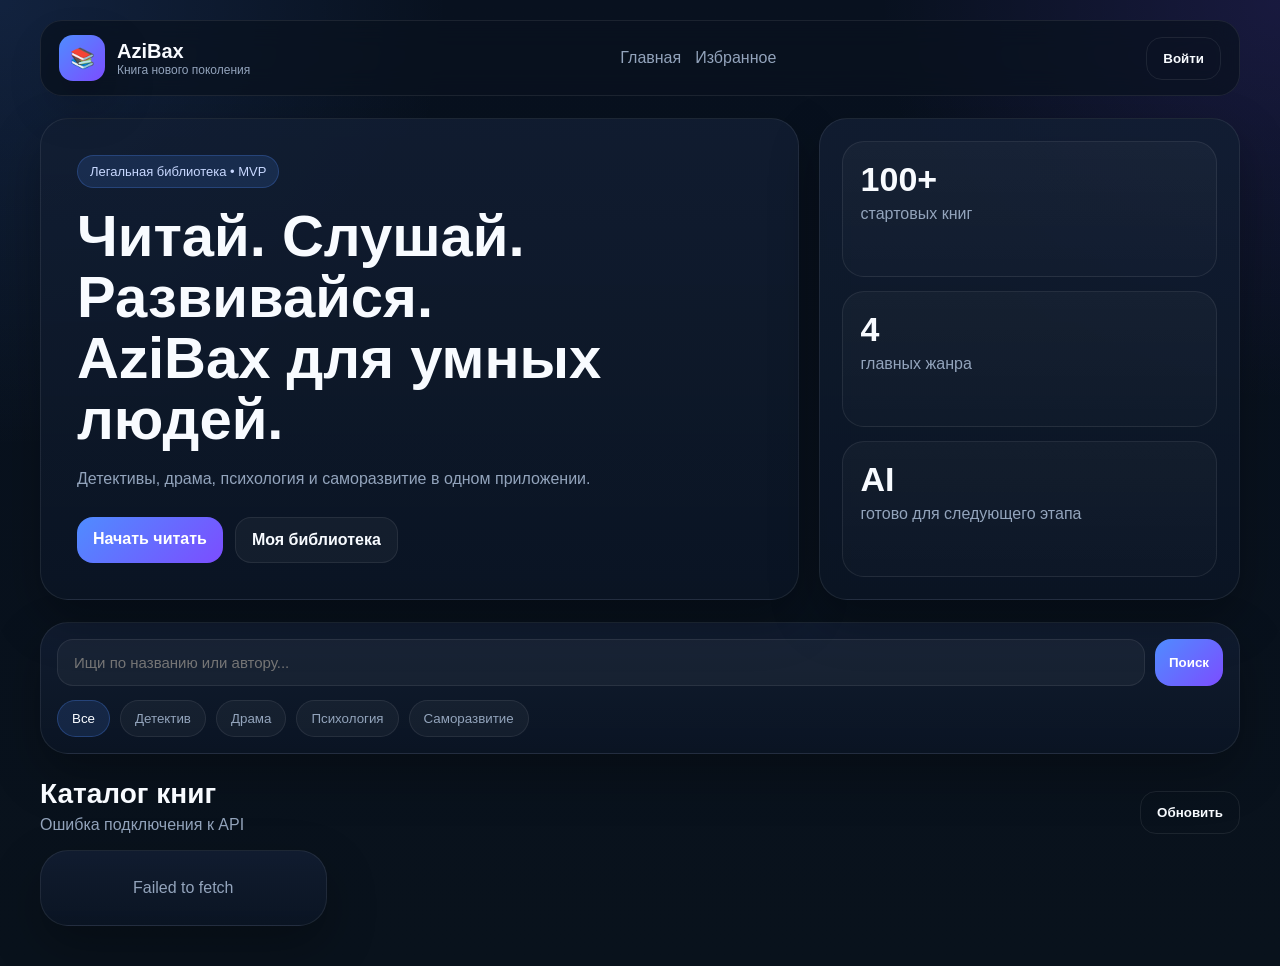
==== index.html @ ce256dc0 "Add files via upload" ====
<!DOCTYPE html>
<html lang="ru">
<head>
  <meta charset="UTF-8" />
  <meta name="viewport" content="width=device-width, initial-scale=1.0" />
  <title>AziBax Книга</title>
  <link rel="stylesheet" href="style.css" />
</head>
<body>
  <div class="page-shell">
    <header class="topbar">
      <a class="brand" href="index.html">
        <span class="brand-logo">📚</span>
        <div>
          <div class="brand-name">AziBax</div>
          <div class="brand-sub">Книга нового поколения</div>
        </div>
      </a>
      <nav class="nav-links">
        <a href="index.html">Главная</a>
        <a href="favorites.html">Избранное</a>
      </nav>
      <div class="topbar-actions">
        <button class="ghost-btn" id="openAuthBtn">Войти</button>
      </div>
    </header>

    <section class="hero">
      <div class="hero-copy">
        <div class="badge">Легальная библиотека • MVP</div>
        <h1>Читай. Слушай. Развивайся.<br/>AziBax для умных людей.</h1>
        <p>Детективы, драма, психология и саморазвитие в одном приложении.</p>
        <div class="hero-actions">
          <a class="primary-btn" href="#catalog">Начать читать</a>
          <a class="secondary-btn" href="favorites.html">Моя библиотека</a>
        </div>
      </div>
      <div class="hero-panel">
        <div class="stat-card"><div class="stat-number" id="heroBookCount">100+</div><div class="stat-label">стартовых книг</div></div>
        <div class="stat-card"><div class="stat-number">4</div><div class="stat-label">главных жанра</div></div>
        <div class="stat-card"><div class="stat-number">AI</div><div class="stat-label">готово для следующего этапа</div></div>
      </div>
    </section>

    <section class="controls" id="catalog">
      <div class="search-wrap">
        <input type="text" id="searchInput" placeholder="Ищи по названию или автору..." />
        <button class="primary-btn small" id="searchBtn">Поиск</button>
      </div>
      <div class="genre-pills">
        <button class="pill active" data-genre="">Все</button>
        <button class="pill" data-genre="detective">Детектив</button>
        <button class="pill" data-genre="drama">Драма</button>
        <button class="pill" data-genre="psychology">Психология</button>
        <button class="pill" data-genre="self_development">Саморазвитие</button>
      </div>
    </section>

    <section class="section-head">
      <div><h2>Каталог книг</h2><p id="catalogMeta">Загружаем книги...</p></div>
      <button class="ghost-btn" id="refreshBtn">Обновить</button>
    </section>

    <section class="book-grid" id="booksGrid"></section>
    <section class="empty-state hidden" id="emptyState"><div class="empty-card"><h3>Ничего не найдено</h3><p>Попробуй другой запрос или жанр.</p></div></section>
  </div>

  <div class="modal hidden" id="authModal">
    <div class="modal-card">
      <div class="modal-head"><h3>Вход в AziBax</h3><button class="icon-btn" id="closeAuthBtn">✕</button></div>
      <div class="tabs">
        <button class="tab active" data-tab="login">Вход</button>
        <button class="tab" data-tab="register">Регистрация</button>
      </div>
      <form id="loginForm" class="auth-form">
        <input type="email" id="loginEmail" placeholder="Email" required />
        <input type="password" id="loginPassword" placeholder="Пароль" required />
        <button class="primary-btn full">Войти</button>
      </form>
      <form id="registerForm" class="auth-form hidden">
        <input type="text" id="registerName" placeholder="Имя" />
        <input type="email" id="registerEmail" placeholder="Email" required />
        <input type="password" id="registerPassword" placeholder="Пароль" required />
        <button class="primary-btn full">Создать аккаунт</button>
      </form>
      <p class="auth-message" id="authMessage"></p>
    </div>
  </div>

  <script src="config.js"></script>
  <script src="shared.js"></script>
  <script src="app.js"></script>
</body>
</html>
---- style.css ----
:root{--bg:#08111f;--bg-soft:#0d1728;--card:#0f1c31;--card-2:#13233f;--line:rgba(255,255,255,.08);--text:#f8fbff;--muted:#93a4bc;--accent:#4f8cff;--accent-2:#7c4dff;--shadow:0 20px 50px rgba(0,0,0,.28)}
*{box-sizing:border-box}html{scroll-behavior:smooth}body{margin:0;font-family:Inter,Arial,sans-serif;background:radial-gradient(circle at top left, rgba(79,140,255,.14), transparent 28%),radial-gradient(circle at top right, rgba(124,77,255,.14), transparent 25%),linear-gradient(180deg, #08111f 0%, #09121c 100%);color:var(--text)}
a{color:inherit;text-decoration:none}.hidden{display:none!important}.page-shell{width:min(1200px, calc(100% - 32px));margin:0 auto;padding:20px 0 40px}.topbar{display:flex;align-items:center;justify-content:space-between;gap:16px;padding:14px 18px;border:1px solid var(--line);background:rgba(9,18,31,.7);backdrop-filter:blur(14px);border-radius:22px;position:sticky;top:12px;z-index:10}.brand{display:flex;align-items:center;gap:12px}.brand-logo{width:46px;height:46px;border-radius:14px;display:grid;place-items:center;background:linear-gradient(135deg, var(--accent), var(--accent-2));box-shadow:var(--shadow);font-size:20px}.brand-name{font-size:20px;font-weight:800}.brand-sub{font-size:12px;color:var(--muted)}.nav-links{display:flex;gap:14px;color:var(--muted)}.nav-links a:hover{color:var(--text)}.topbar-actions{display:flex;gap:10px}.hero{margin-top:22px;display:grid;grid-template-columns:1.35fr .75fr;gap:20px}.hero-copy,.hero-panel,.controls,.book-card,.modal-card,.book-detail-card,.empty-card,.loading-box{border:1px solid var(--line);background:linear-gradient(180deg, rgba(18,30,51,.85), rgba(11,21,36,.9));border-radius:28px;box-shadow:var(--shadow)}.hero-copy{padding:36px}.badge{display:inline-flex;padding:8px 12px;border-radius:999px;background:rgba(79,140,255,.14);color:#c8d8ff;border:1px solid rgba(79,140,255,.25);font-size:13px;margin-bottom:18px}.hero-copy h1{margin:0 0 14px;line-height:1.05;font-size:clamp(32px, 5vw, 58px)}.hero-copy p{color:var(--muted);max-width:760px;font-size:16px;line-height:1.6}.hero-actions{display:flex;gap:12px;margin-top:26px;flex-wrap:wrap}.hero-panel{padding:22px;display:grid;gap:14px}.stat-card{padding:18px;border-radius:22px;background:linear-gradient(180deg, rgba(255,255,255,.03), rgba(255,255,255,.015));border:1px solid var(--line)}.stat-number{font-size:34px;font-weight:800}.stat-label{color:var(--muted);margin-top:6px}.controls{margin-top:22px;padding:16px}.search-wrap{display:flex;gap:10px;flex-wrap:wrap}input{width:100%;padding:14px 16px;border-radius:16px;border:1px solid var(--line);background:rgba(255,255,255,.04);color:var(--text);outline:none;font-size:15px}.search-wrap input{flex:1 1 320px}.genre-pills{display:flex;gap:10px;flex-wrap:wrap;margin-top:14px}.pill,.ghost-btn,.primary-btn,.secondary-btn,.icon-btn{border:none;cursor:pointer;transition:.2s ease}.pill{padding:10px 14px;border-radius:999px;background:rgba(255,255,255,.04);color:var(--muted);border:1px solid var(--line)}.pill.active,.pill:hover{background:rgba(79,140,255,.14);color:var(--text);border-color:rgba(79,140,255,.28)}.primary-btn,.secondary-btn,.ghost-btn{padding:13px 16px;border-radius:16px;font-weight:700}.primary-btn{background:linear-gradient(135deg, var(--accent), var(--accent-2));color:white}.primary-btn.small{padding:12px 14px}.primary-btn.full{width:100%}.secondary-btn{background:rgba(255,255,255,.04);color:var(--text);border:1px solid var(--line)}.ghost-btn{background:transparent;color:var(--text);border:1px solid var(--line)}.icon-btn{width:38px;height:38px;border-radius:12px;background:rgba(255,255,255,.04);color:var(--text);border:1px solid var(--line)}.section-head{display:flex;justify-content:space-between;align-items:end;gap:16px;margin:24px 0 16px}.section-head h2{margin:0 0 6px;font-size:28px}.section-head p{margin:0;color:var(--muted)}.book-grid{display:grid;grid-template-columns:repeat(auto-fill, minmax(230px, 1fr));gap:18px}.book-card{padding:16px;min-height:280px;display:flex;flex-direction:column;gap:14px}.cover-placeholder{height:170px;border-radius:20px;display:flex;align-items:flex-end;justify-content:flex-start;padding:16px;background:linear-gradient(135deg, rgba(79,140,255,.34), rgba(124,77,255,.32)),linear-gradient(180deg, #162641, #0b1524);position:relative;overflow:hidden}.cover-genre{position:relative;z-index:1;font-size:12px;padding:7px 10px;border-radius:999px;background:rgba(255,255,255,.16);backdrop-filter:blur(8px)}.book-title{font-size:18px;font-weight:800;line-height:1.3}.book-author{color:var(--muted);font-size:14px}.book-footer{margin-top:auto;display:flex;justify-content:space-between;align-items:center;gap:10px}.genre-label{font-size:12px;color:#bfd2ff;background:rgba(79,140,255,.12);border:1px solid rgba(79,140,255,.2);padding:8px 10px;border-radius:999px}.link-btn{color:white;font-weight:700}.empty-card,.loading-box{padding:28px;text-align:center;color:var(--muted)}.modal{position:fixed;inset:0;background:rgba(2,6,12,.55);display:grid;place-items:center;padding:18px;z-index:20}.modal-card{width:min(480px, 100%);padding:20px}.modal-head{display:flex;justify-content:space-between;align-items:center;gap:12px;margin-bottom:14px}.tabs{display:flex;gap:8px;margin-bottom:14px}.tab{flex:1;padding:12px;border-radius:14px;border:1px solid var(--line);background:rgba(255,255,255,.04);color:var(--muted);cursor:pointer}.tab.active{background:rgba(79,140,255,.14);color:var(--text)}.auth-form{display:grid;gap:10px}.auth-message{min-height:20px;color:var(--muted);margin-top:12px}.book-page{margin-top:22px}.book-detail-card{display:grid;grid-template-columns:320px 1fr;gap:24px;padding:24px}.book-big-cover{min-height:430px;border-radius:28px;padding:18px;background:linear-gradient(135deg, rgba(79,140,255,.35), rgba(124,77,255,.32)),linear-gradient(180deg, #162641, #0b1524);display:flex;align-items:flex-end;box-shadow:var(--shadow)}.book-meta h1{margin:0 0 12px;font-size:clamp(30px, 4vw, 46px);line-height:1.08}.meta-line{color:var(--muted);margin-bottom:10px}.book-description{color:#dbe6f5;line-height:1.7;margin:22px 0}.action-row{display:flex;gap:12px;flex-wrap:wrap}.notice{margin-top:14px;color:var(--muted);font-size:14px}@media (max-width:960px){.hero,.book-detail-card{grid-template-columns:1fr}.nav-links{display:none}}@media (max-width:640px){.page-shell{width:min(100% - 20px, 1200px);padding-top:10px}.topbar{padding:12px;border-radius:18px}.hero-copy,.hero-panel,.controls,.book-card,.modal-card,.book-detail-card{border-radius:22px}.hero-copy{padding:24px}.section-head{align-items:flex-start;flex-direction:column}}
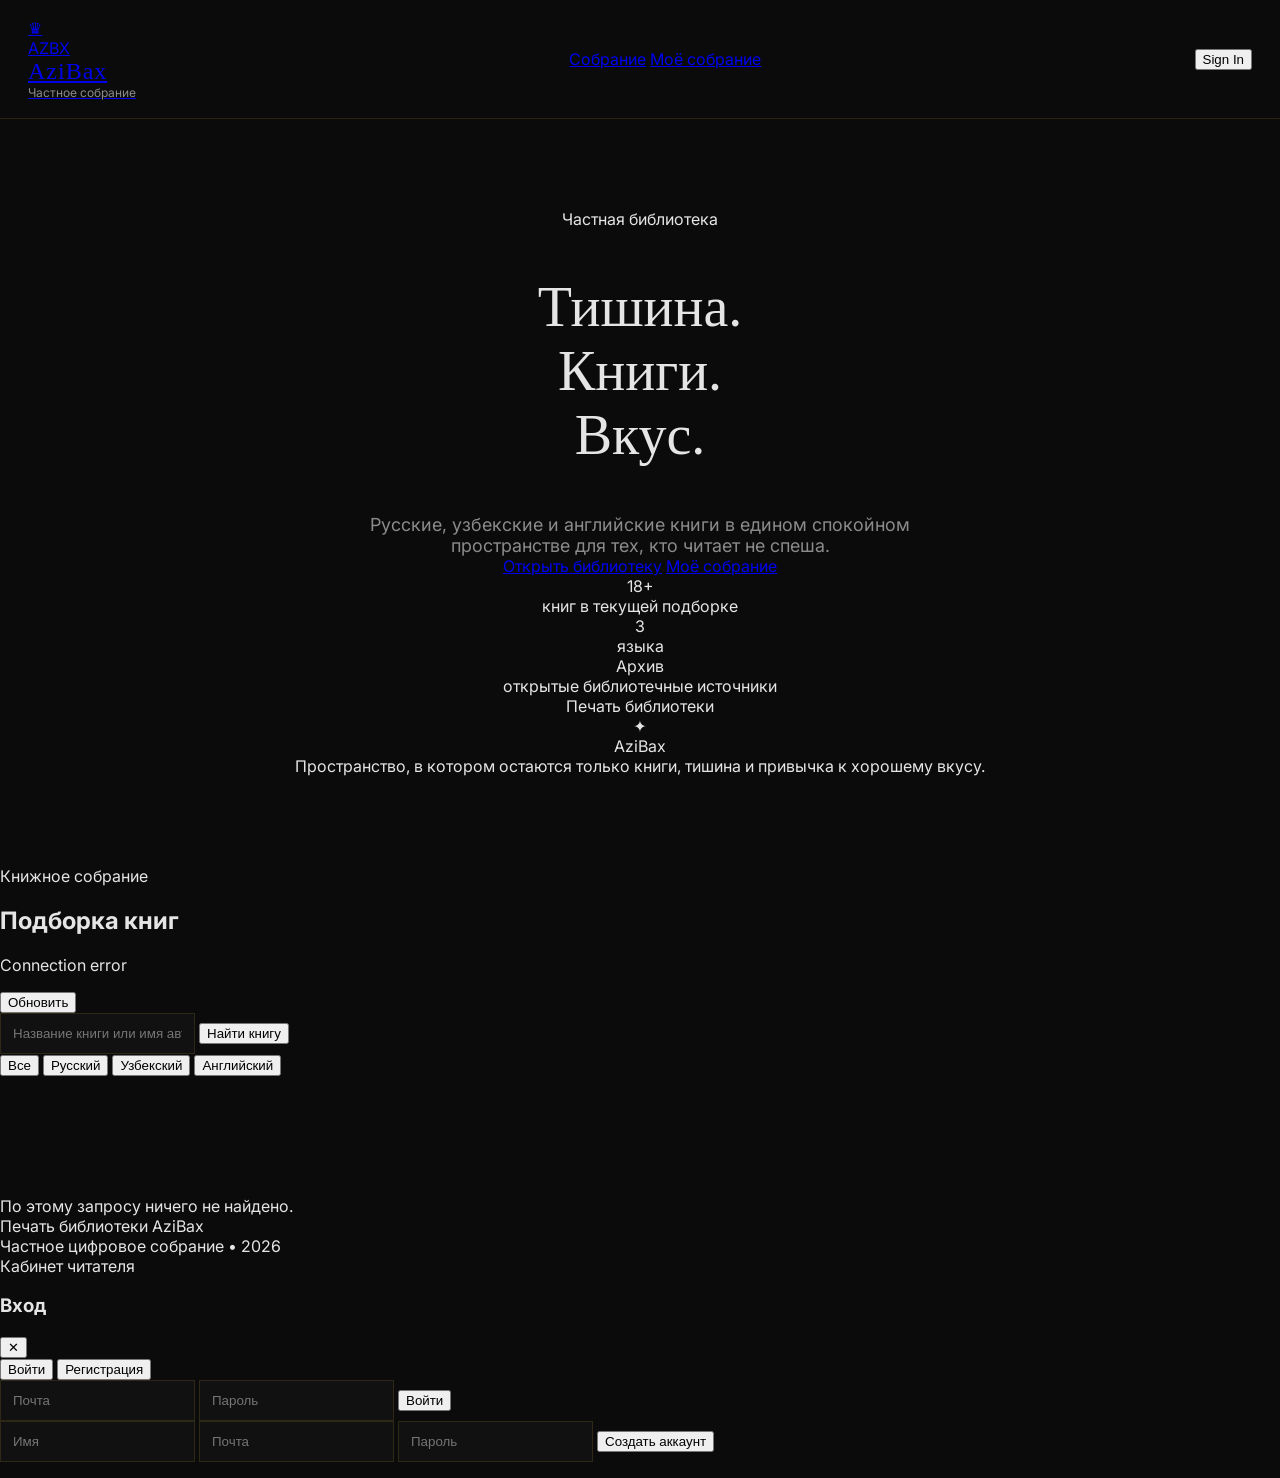
==== commit 0700207a: "Update index.html" ====
--- a/index.html
+++ b/index.html
@@ -3,92 +3,163 @@
 <head>
   <meta charset="UTF-8" />
   <meta name="viewport" content="width=device-width, initial-scale=1.0" />
-  <title>AziBax Книга</title>
-  <link rel="stylesheet" href="style.css" />
+  <title>AziBax — Частное собрание</title>
+  <link rel="preconnect" href="https://fonts.googleapis.com">
+  <link rel="preconnect" href="https://fonts.gstatic.com" crossorigin>
+  <link href="https://fonts.googleapis.com/css2?family=Cormorant+Garamond:wght@400;500;600;700&family=Inter:wght@400;500;600&display=swap" rel="stylesheet">
+  <link rel="stylesheet" href="style.css?v=8" />
 </head>
 <body>
+  <div class="grain"></div>
+
   <div class="page-shell">
     <header class="topbar">
       <a class="brand" href="index.html">
-        <span class="brand-logo">📚</span>
-        <div>
+        <div class="crest">
+          <div class="crest-crown">♛</div>
+          <div class="crest-mark">AZBX</div>
+        </div>
+        <div class="brand-copy">
           <div class="brand-name">AziBax</div>
-          <div class="brand-sub">Книга нового поколения</div>
+          <div class="brand-sub">Частное собрание</div>
         </div>
       </a>
+
       <nav class="nav-links">
-        <a href="index.html">Главная</a>
-        <a href="favorites.html">Избранное</a>
+        <a href="#catalog">Собрание</a>
+        <a href="favorites.html">Моё собрание</a>
       </nav>
-      <div class="topbar-actions">
-        <button class="ghost-btn" id="openAuthBtn">Войти</button>
-      </div>
+
+      <button class="ghost-button" id="openAuthBtn">Войти</button>
     </header>
 
     <section class="hero">
-      <div class="hero-copy">
-        <div class="badge">Легальная библиотека • MVP</div>
-        <h1>Читай. Слушай. Развивайся.<br/>AziBax для умных людей.</h1>
-        <p>Детективы, драма, психология и саморазвитие в одном приложении.</p>
+      <div class="hero-left">
+        <div class="section-kicker">Частная библиотека</div>
+
+        <h1>
+          Тишина.<br>
+          Книги.<br>
+          Вкус.
+        </h1>
+
+        <p>
+          Русские, узбекские и английские книги
+          в едином спокойном пространстве
+          для тех, кто читает не спеша.
+        </p>
+
         <div class="hero-actions">
-          <a class="primary-btn" href="#catalog">Начать читать</a>
-          <a class="secondary-btn" href="favorites.html">Моя библиотека</a>
+          <a class="primary-button" href="#catalog">Открыть библиотеку</a>
+          <a class="secondary-button" href="favorites.html">Моё собрание</a>
+        </div>
+
+        <div class="hero-line"></div>
+
+        <div class="hero-notes">
+          <div class="note">
+            <div class="note-number" id="heroCounter">18+</div>
+            <div class="note-label">книг в текущей подборке</div>
+          </div>
+          <div class="note">
+            <div class="note-number">3</div>
+            <div class="note-label">языка</div>
+          </div>
+          <div class="note">
+            <div class="note-number">Архив</div>
+            <div class="note-label">открытые библиотечные источники</div>
+          </div>
         </div>
       </div>
-      <div class="hero-panel">
-        <div class="stat-card"><div class="stat-number" id="heroBookCount">100+</div><div class="stat-label">стартовых книг</div></div>
-        <div class="stat-card"><div class="stat-number">4</div><div class="stat-label">главных жанра</div></div>
-        <div class="stat-card"><div class="stat-number">AI</div><div class="stat-label">готово для следующего этапа</div></div>
+
+      <div class="hero-right">
+        <div class="ornament-card">
+          <div class="ornament-top">Печать библиотеки</div>
+          <div class="ornament-emblem">✦</div>
+          <div class="ornament-title">AziBax</div>
+          <div class="ornament-text">
+            Пространство, в котором остаются
+            только книги, тишина
+            и привычка к хорошему вкусу.
+          </div>
+        </div>
       </div>
     </section>
 
-    <section class="controls" id="catalog">
-      <div class="search-wrap">
-        <input type="text" id="searchInput" placeholder="Ищи по названию или автору..." />
-        <button class="primary-btn small" id="searchBtn">Поиск</button>
+    <section class="catalog-toolbar" id="catalog">
+      <div class="toolbar-top">
+        <div>
+          <div class="section-kicker">Книжное собрание</div>
+          <h2>Подборка книг</h2>
+          <p id="catalogMeta">Загрузка каталога...</p>
+        </div>
+        <button class="ghost-button small" id="refreshBtn">Обновить</button>
       </div>
-      <div class="genre-pills">
-        <button class="pill active" data-genre="">Все</button>
-        <button class="pill" data-genre="detective">Детектив</button>
-        <button class="pill" data-genre="drama">Драма</button>
-        <button class="pill" data-genre="psychology">Психология</button>
-        <button class="pill" data-genre="self_development">Саморазвитие</button>
+
+      <div class="search-row">
+        <input type="text" id="searchInput" placeholder="Название книги или имя автора" />
+        <button class="primary-button small" id="searchBtn">Найти книгу</button>
+      </div>
+
+      <div class="language-row">
+        <button class="lang-pill active" data-language="">Все</button>
+        <button class="lang-pill" data-language="rus">Русский</button>
+        <button class="lang-pill" data-language="uzb">Узбекский</button>
+        <button class="lang-pill" data-language="eng">Английский</button>
       </div>
     </section>
 
-    <section class="section-head">
-      <div><h2>Каталог книг</h2><p id="catalogMeta">Загружаем книги...</p></div>
-      <button class="ghost-btn" id="refreshBtn">Обновить</button>
+    <section class="book-grid" id="booksGrid"></section>
+
+    <section class="hidden" id="emptyState">
+      <div class="state-card">
+        По этому запросу ничего не найдено.
+      </div>
     </section>
 
-    <section class="book-grid" id="booksGrid"></section>
-    <section class="empty-state hidden" id="emptyState"><div class="empty-card"><h3>Ничего не найдено</h3><p>Попробуй другой запрос или жанр.</p></div></section>
+    <footer class="site-footer">
+      <div class="footer-line"></div>
+      <div class="footer-copy">
+        <div>Печать библиотеки AziBax</div>
+        <div>Частное цифровое собрание • 2026</div>
+      </div>
+    </footer>
   </div>
 
   <div class="modal hidden" id="authModal">
     <div class="modal-card">
-      <div class="modal-head"><h3>Вход в AziBax</h3><button class="icon-btn" id="closeAuthBtn">✕</button></div>
-      <div class="tabs">
-        <button class="tab active" data-tab="login">Вход</button>
+      <div class="modal-head">
+        <div>
+          <div class="section-kicker">Кабинет читателя</div>
+          <h3>Вход</h3>
+        </div>
+        <button class="icon-button" id="closeAuthBtn">✕</button>
+      </div>
+
+      <div class="tab-row">
+        <button class="tab active" data-tab="login">Войти</button>
         <button class="tab" data-tab="register">Регистрация</button>
       </div>
+
       <form id="loginForm" class="auth-form">
-        <input type="email" id="loginEmail" placeholder="Email" required />
+        <input type="email" id="loginEmail" placeholder="Почта" required />
         <input type="password" id="loginPassword" placeholder="Пароль" required />
-        <button class="primary-btn full">Войти</button>
+        <button class="primary-button full">Войти</button>
       </form>
+
       <form id="registerForm" class="auth-form hidden">
         <input type="text" id="registerName" placeholder="Имя" />
-        <input type="email" id="registerEmail" placeholder="Email" required />
+        <input type="email" id="registerEmail" placeholder="Почта" required />
         <input type="password" id="registerPassword" placeholder="Пароль" required />
-        <button class="primary-btn full">Создать аккаунт</button>
+        <button class="primary-button full">Создать аккаунт</button>
       </form>
+
       <p class="auth-message" id="authMessage"></p>
     </div>
   </div>
 
-  <script src="config.js"></script>
-  <script src="shared.js"></script>
-  <script src="app.js"></script>
+  <script src="config.js?v=8"></script>
+  <script src="shared.js?v=8"></script>
+  <script src="app.js?v=8"></script>
 </body>
 </html>
--- a/style.css
+++ b/style.css
@@ -1,3 +1,134 @@
-:root{--bg:#08111f;--bg-soft:#0d1728;--card:#0f1c31;--card-2:#13233f;--line:rgba(255,255,255,.08);--text:#f8fbff;--muted:#93a4bc;--accent:#4f8cff;--accent-2:#7c4dff;--shadow:0 20px 50px rgba(0,0,0,.28)}
-*{box-sizing:border-box}html{scroll-behavior:smooth}body{margin:0;font-family:Inter,Arial,sans-serif;background:radial-gradient(circle at top left, rgba(79,140,255,.14), transparent 28%),radial-gradient(circle at top right, rgba(124,77,255,.14), transparent 25%),linear-gradient(180deg, #08111f 0%, #09121c 100%);color:var(--text)}
-a{color:inherit;text-decoration:none}.hidden{display:none!important}.page-shell{width:min(1200px, calc(100% - 32px));margin:0 auto;padding:20px 0 40px}.topbar{display:flex;align-items:center;justify-content:space-between;gap:16px;padding:14px 18px;border:1px solid var(--line);background:rgba(9,18,31,.7);backdrop-filter:blur(14px);border-radius:22px;position:sticky;top:12px;z-index:10}.brand{display:flex;align-items:center;gap:12px}.brand-logo{width:46px;height:46px;border-radius:14px;display:grid;place-items:center;background:linear-gradient(135deg, var(--accent), var(--accent-2));box-shadow:var(--shadow);font-size:20px}.brand-name{font-size:20px;font-weight:800}.brand-sub{font-size:12px;color:var(--muted)}.nav-links{display:flex;gap:14px;color:var(--muted)}.nav-links a:hover{color:var(--text)}.topbar-actions{display:flex;gap:10px}.hero{margin-top:22px;display:grid;grid-template-columns:1.35fr .75fr;gap:20px}.hero-copy,.hero-panel,.controls,.book-card,.modal-card,.book-detail-card,.empty-card,.loading-box{border:1px solid var(--line);background:linear-gradient(180deg, rgba(18,30,51,.85), rgba(11,21,36,.9));border-radius:28px;box-shadow:var(--shadow)}.hero-copy{padding:36px}.badge{display:inline-flex;padding:8px 12px;border-radius:999px;background:rgba(79,140,255,.14);color:#c8d8ff;border:1px solid rgba(79,140,255,.25);font-size:13px;margin-bottom:18px}.hero-copy h1{margin:0 0 14px;line-height:1.05;font-size:clamp(32px, 5vw, 58px)}.hero-copy p{color:var(--muted);max-width:760px;font-size:16px;line-height:1.6}.hero-actions{display:flex;gap:12px;margin-top:26px;flex-wrap:wrap}.hero-panel{padding:22px;display:grid;gap:14px}.stat-card{padding:18px;border-radius:22px;background:linear-gradient(180deg, rgba(255,255,255,.03), rgba(255,255,255,.015));border:1px solid var(--line)}.stat-number{font-size:34px;font-weight:800}.stat-label{color:var(--muted);margin-top:6px}.controls{margin-top:22px;padding:16px}.search-wrap{display:flex;gap:10px;flex-wrap:wrap}input{width:100%;padding:14px 16px;border-radius:16px;border:1px solid var(--line);background:rgba(255,255,255,.04);color:var(--text);outline:none;font-size:15px}.search-wrap input{flex:1 1 320px}.genre-pills{display:flex;gap:10px;flex-wrap:wrap;margin-top:14px}.pill,.ghost-btn,.primary-btn,.secondary-btn,.icon-btn{border:none;cursor:pointer;transition:.2s ease}.pill{padding:10px 14px;border-radius:999px;background:rgba(255,255,255,.04);color:var(--muted);border:1px solid var(--line)}.pill.active,.pill:hover{background:rgba(79,140,255,.14);color:var(--text);border-color:rgba(79,140,255,.28)}.primary-btn,.secondary-btn,.ghost-btn{padding:13px 16px;border-radius:16px;font-weight:700}.primary-btn{background:linear-gradient(135deg, var(--accent), var(--accent-2));color:white}.primary-btn.small{padding:12px 14px}.primary-btn.full{width:100%}.secondary-btn{background:rgba(255,255,255,.04);color:var(--text);border:1px solid var(--line)}.ghost-btn{background:transparent;color:var(--text);border:1px solid var(--line)}.icon-btn{width:38px;height:38px;border-radius:12px;background:rgba(255,255,255,.04);color:var(--text);border:1px solid var(--line)}.section-head{display:flex;justify-content:space-between;align-items:end;gap:16px;margin:24px 0 16px}.section-head h2{margin:0 0 6px;font-size:28px}.section-head p{margin:0;color:var(--muted)}.book-grid{display:grid;grid-template-columns:repeat(auto-fill, minmax(230px, 1fr));gap:18px}.book-card{padding:16px;min-height:280px;display:flex;flex-direction:column;gap:14px}.cover-placeholder{height:170px;border-radius:20px;display:flex;align-items:flex-end;justify-content:flex-start;padding:16px;background:linear-gradient(135deg, rgba(79,140,255,.34), rgba(124,77,255,.32)),linear-gradient(180deg, #162641, #0b1524);position:relative;overflow:hidden}.cover-genre{position:relative;z-index:1;font-size:12px;padding:7px 10px;border-radius:999px;background:rgba(255,255,255,.16);backdrop-filter:blur(8px)}.book-title{font-size:18px;font-weight:800;line-height:1.3}.book-author{color:var(--muted);font-size:14px}.book-footer{margin-top:auto;display:flex;justify-content:space-between;align-items:center;gap:10px}.genre-label{font-size:12px;color:#bfd2ff;background:rgba(79,140,255,.12);border:1px solid rgba(79,140,255,.2);padding:8px 10px;border-radius:999px}.link-btn{color:white;font-weight:700}.empty-card,.loading-box{padding:28px;text-align:center;color:var(--muted)}.modal{position:fixed;inset:0;background:rgba(2,6,12,.55);display:grid;place-items:center;padding:18px;z-index:20}.modal-card{width:min(480px, 100%);padding:20px}.modal-head{display:flex;justify-content:space-between;align-items:center;gap:12px;margin-bottom:14px}.tabs{display:flex;gap:8px;margin-bottom:14px}.tab{flex:1;padding:12px;border-radius:14px;border:1px solid var(--line);background:rgba(255,255,255,.04);color:var(--muted);cursor:pointer}.tab.active{background:rgba(79,140,255,.14);color:var(--text)}.auth-form{display:grid;gap:10px}.auth-message{min-height:20px;color:var(--muted);margin-top:12px}.book-page{margin-top:22px}.book-detail-card{display:grid;grid-template-columns:320px 1fr;gap:24px;padding:24px}.book-big-cover{min-height:430px;border-radius:28px;padding:18px;background:linear-gradient(135deg, rgba(79,140,255,.35), rgba(124,77,255,.32)),linear-gradient(180deg, #162641, #0b1524);display:flex;align-items:flex-end;box-shadow:var(--shadow)}.book-meta h1{margin:0 0 12px;font-size:clamp(30px, 4vw, 46px);line-height:1.08}.meta-line{color:var(--muted);margin-bottom:10px}.book-description{color:#dbe6f5;line-height:1.7;margin:22px 0}.action-row{display:flex;gap:12px;flex-wrap:wrap}.notice{margin-top:14px;color:var(--muted);font-size:14px}@media (max-width:960px){.hero,.book-detail-card{grid-template-columns:1fr}.nav-links{display:none}}@media (max-width:640px){.page-shell{width:min(100% - 20px, 1200px);padding-top:10px}.topbar{padding:12px;border-radius:18px}.hero-copy,.hero-panel,.controls,.book-card,.modal-card,.book-detail-card{border-radius:22px}.hero-copy{padding:24px}.section-head{align-items:flex-start;flex-direction:column}}
+:root{
+  --bg:#0b0b0b;
+  --panel:#111111;
+  --gold:#d4af37;
+  --text:#e5e5e5;
+  --muted:#8b8b8b;
+  --line:rgba(212,175,55,0.15);
+}
+
+*{
+  box-sizing:border-box;
+}
+
+body{
+  margin:0;
+  font-family: "Inter", system-ui;
+  background:var(--bg);
+  color:var(--text);
+}
+
+/* HEADER */
+
+.topbar{
+  display:flex;
+  justify-content:space-between;
+  align-items:center;
+  padding:18px 28px;
+  border-bottom:1px solid var(--line);
+}
+
+.brand-name{
+  font-family:"Playfair Display", serif;
+  font-size:24px;
+  letter-spacing:1px;
+}
+
+.brand-sub{
+  font-size:12px;
+  color:var(--muted);
+}
+
+/* HERO */
+
+.hero{
+  text-align:center;
+  padding:90px 20px;
+}
+
+.hero h1{
+  font-family:"Playfair Display", serif;
+  font-size:56px;
+  font-weight:500;
+}
+
+.hero p{
+  color:var(--muted);
+  max-width:620px;
+  margin:auto;
+  margin-top:16px;
+  font-size:18px;
+}
+
+/* BUTTONS */
+
+.primary-btn{
+  background:transparent;
+  border:1px solid var(--gold);
+  color:var(--gold);
+  padding:12px 22px;
+  margin-top:30px;
+  font-size:14px;
+  letter-spacing:1px;
+}
+
+.primary-btn:hover{
+  background:var(--gold);
+  color:black;
+}
+
+/* BOOK GRID */
+
+.book-grid{
+  display:grid;
+  grid-template-columns:repeat(auto-fill,minmax(220px,1fr));
+  gap:40px;
+  padding:60px 40px;
+}
+
+.book-card{
+  text-align:center;
+}
+
+.book-card img{
+  width:100%;
+  height:300px;
+  object-fit:cover;
+}
+
+.book-title{
+  font-family:"Playfair Display", serif;
+  font-size:18px;
+  margin-top:14px;
+}
+
+.book-author{
+  font-size:13px;
+  color:var(--muted);
+}
+
+/* GOLD LINE */
+
+.section-head{
+  padding:0 40px;
+  margin-top:40px;
+  border-top:1px solid var(--line);
+}
+
+/* SEARCH */
+
+input{
+  background:#111;
+  border:1px solid var(--line);
+  color:white;
+  padding:12px;
+}
+
+/* GOLD DECORATION */
+
+.gold-divider{
+  width:80px;
+  height:1px;
+  background:var(--gold);
+  margin:30px auto;
+}
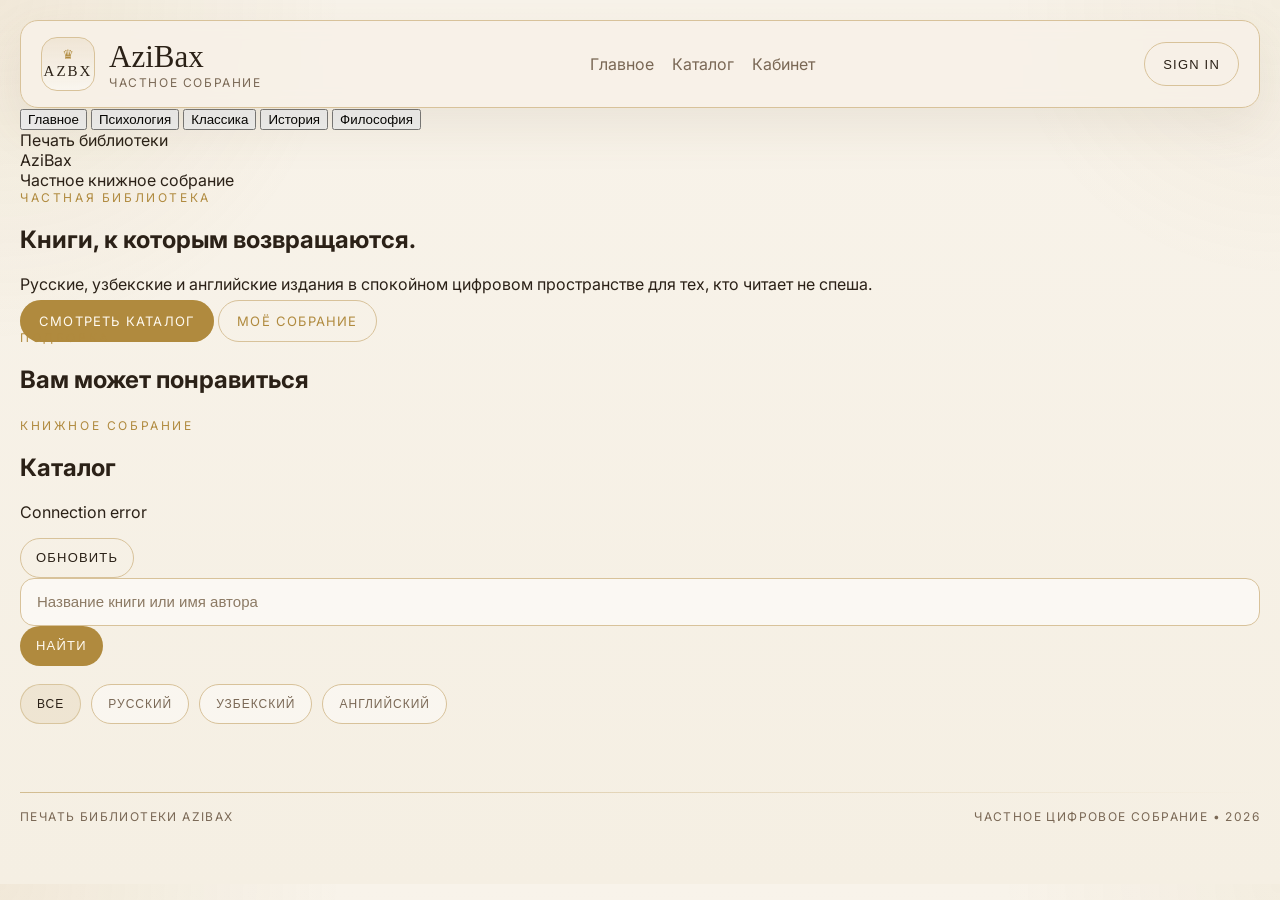
==== commit 82f6b4dd: "Update index.html" ====
--- a/index.html
+++ b/index.html
@@ -4,21 +4,23 @@
   <meta charset="UTF-8" />
   <meta name="viewport" content="width=device-width, initial-scale=1.0" />
   <title>AziBax — Частное собрание</title>
+
   <link rel="preconnect" href="https://fonts.googleapis.com">
   <link rel="preconnect" href="https://fonts.gstatic.com" crossorigin>
   <link href="https://fonts.googleapis.com/css2?family=Cormorant+Garamond:wght@400;500;600;700&family=Inter:wght@400;500;600&display=swap" rel="stylesheet">
-  <link rel="stylesheet" href="style.css?v=8" />
+
+  <link rel="stylesheet" href="style.css?v=30" />
 </head>
 <body>
-  <div class="grain"></div>
+  <div class="page-shell">
 
-  <div class="page-shell">
     <header class="topbar">
       <a class="brand" href="index.html">
         <div class="crest">
           <div class="crest-crown">♛</div>
           <div class="crest-mark">AZBX</div>
         </div>
+
         <div class="brand-copy">
           <div class="brand-name">AziBax</div>
           <div class="brand-sub">Частное собрание</div>
@@ -26,79 +28,75 @@
       </a>
 
       <nav class="nav-links">
-        <a href="#catalog">Собрание</a>
-        <a href="favorites.html">Моё собрание</a>
+        <a href="#featured">Главное</a>
+        <a href="#catalog">Каталог</a>
+        <a href="favorites.html">Кабинет</a>
       </nav>
 
       <button class="ghost-button" id="openAuthBtn">Войти</button>
     </header>
 
-    <section class="hero">
-      <div class="hero-left">
-        <div class="section-kicker">Частная библиотека</div>
+    <section class="club-nav">
+      <button class="club-pill active">Главное</button>
+      <button class="club-pill">Психология</button>
+      <button class="club-pill">Классика</button>
+      <button class="club-pill">История</button>
+      <button class="club-pill">Философия</button>
+    </section>
 
-        <h1>
-          Тишина.<br>
-          Книги.<br>
-          Вкус.
-        </h1>
-
-        <p>
-          Русские, узбекские и английские книги
-          в едином спокойном пространстве
-          для тех, кто читает не спеша.
-        </p>
-
-        <div class="hero-actions">
-          <a class="primary-button" href="#catalog">Открыть библиотеку</a>
-          <a class="secondary-button" href="favorites.html">Моё собрание</a>
+    <section class="featured-section" id="featured">
+      <div class="featured-book">
+        <div class="featured-cover">
+          <div class="featured-cover-inner">
+            <div class="featured-cover-top">Печать библиотеки</div>
+            <div class="featured-cover-title">AziBax</div>
+            <div class="featured-cover-line"></div>
+            <div class="featured-cover-text">Частное книжное собрание</div>
+          </div>
         </div>
 
-        <div class="hero-line"></div>
+        <div class="featured-info">
+          <div class="section-kicker">Частная библиотека</div>
+          <h1>Книги, к которым возвращаются.</h1>
+          <p>
+            Русские, узбекские и английские издания
+            в спокойном цифровом пространстве
+            для тех, кто читает не спеша.
+          </p>
 
-        <div class="hero-notes">
-          <div class="note">
-            <div class="note-number" id="heroCounter">18+</div>
-            <div class="note-label">книг в текущей подборке</div>
-          </div>
-          <div class="note">
-            <div class="note-number">3</div>
-            <div class="note-label">языка</div>
-          </div>
-          <div class="note">
-            <div class="note-number">Архив</div>
-            <div class="note-label">открытые библиотечные источники</div>
-          </div>
-        </div>
-      </div>
-
-      <div class="hero-right">
-        <div class="ornament-card">
-          <div class="ornament-top">Печать библиотеки</div>
-          <div class="ornament-emblem">✦</div>
-          <div class="ornament-title">AziBax</div>
-          <div class="ornament-text">
-            Пространство, в котором остаются
-            только книги, тишина
-            и привычка к хорошему вкусу.
+          <div class="featured-actions">
+            <a class="primary-button" href="#catalog">Смотреть каталог</a>
+            <a class="secondary-button" href="favorites.html">Моё собрание</a>
           </div>
         </div>
       </div>
     </section>
 
-    <section class="catalog-toolbar" id="catalog">
-      <div class="toolbar-top">
+    <section class="section-block">
+      <div class="section-head-row">
+        <div>
+          <div class="section-kicker">Подборка</div>
+          <h2>Вам может понравиться</h2>
+        </div>
+      </div>
+
+      <div class="book-grid compact" id="recommendedGrid"></div>
+    </section>
+
+    <section class="catalog-panel" id="catalog">
+      <div class="catalog-head">
         <div>
           <div class="section-kicker">Книжное собрание</div>
-          <h2>Подборка книг</h2>
+          <h2>Каталог</h2>
           <p id="catalogMeta">Загрузка каталога...</p>
         </div>
+
         <button class="ghost-button small" id="refreshBtn">Обновить</button>
       </div>
 
-      <div class="search-row">
+      <div class="catalog-search-row">
         <input type="text" id="searchInput" placeholder="Название книги или имя автора" />
-        <button class="primary-button small" id="searchBtn">Найти книгу</button>
+        <button class="primary-button small" id="searchBtn">Найти</button>
       </div>
 
       <div class="language-row">
@@ -130,7 +128,7 @@
     <div class="modal-card">
       <div class="modal-head">
         <div>
-          <div class="section-kicker">Кабинет читателя</div>
+          <div class="section-kicker">Личный кабинет</div>
           <h3>Вход</h3>
         </div>
         <button class="icon-button" id="closeAuthBtn">✕</button>
@@ -158,8 +156,26 @@
     </div>
   </div>
 
-  <script src="config.js?v=8"></script>
-  <script src="shared.js?v=8"></script>
-  <script src="app.js?v=8"></script>
+  <script src="config.js?v=30"></script>
+  <script src="shared.js?v=30"></script>
+  <script src="app.js?v=30"></script>
+
+  <script>
+    function fillRecommendedFromMainGrid() {
+      const target = document.getElementById("recommendedGrid");
+      const main = document.getElementById("booksGrid");
+      if (!target || !main) return;
+
+      const observer = new MutationObserver(() => {
+        const cards = Array.from(main.children).slice(0, 4);
+        target.innerHTML = "";
+        cards.forEach(card => target.appendChild(card.cloneNode(true)));
+      });
+
+      observer.observe(main, { childList: true, subtree: false });
+    }
+
+    fillRecommendedFromMainGrid();
+  </script>
 </body>
 </html>
--- a/style.css
+++ b/style.css
@@ -1,134 +1,624 @@
 :root{
-  --bg:#0b0b0b;
-  --panel:#111111;
-  --gold:#d4af37;
-  --text:#e5e5e5;
-  --muted:#8b8b8b;
-  --line:rgba(212,175,55,0.15);
-}
-
-*{
-  box-sizing:border-box;
-}
+  --bg:#f5efe3;
+  --panel:#efe4d2;
+  --panel-2:#f8f1e7;
+  --gold:#b08a3e;
+  --gold-soft:rgba(176,138,62,.10);
+  --line:#d8c29a;
+  --text:#2b2117;
+  --muted:#7a6855;
+  --shadow:0 18px 50px rgba(120,95,55,.10);
+}
+
+*{box-sizing:border-box}
+html{scroll-behavior:smooth}
 
 body{
   margin:0;
-  font-family: "Inter", system-ui;
-  background:var(--bg);
-  color:var(--text);
-}
-
-/* HEADER */
+  color:var(--text);
+  background:
+    radial-gradient(circle at top left, rgba(176,138,62,.10), transparent 22%),
+    radial-gradient(circle at top right, rgba(176,138,62,.06), transparent 18%),
+    linear-gradient(180deg, #f8f3ea 0%, #f5efe3 100%);
+  font-family:"Inter", system-ui, sans-serif;
+}
+
+a{color:inherit;text-decoration:none}
+.hidden{display:none!important}
+
+.grain{
+  position:fixed;
+  inset:0;
+  pointer-events:none;
+  opacity:.04;
+  background-image:
+    radial-gradient(circle at 20% 20%, #7a6855 0 1px, transparent 1px),
+    radial-gradient(circle at 80% 40%, #7a6855 0 1px, transparent 1px),
+    radial-gradient(circle at 60% 80%, #7a6855 0 1px, transparent 1px);
+  background-size:170px 170px;
+}
+
+.page-shell{
+  width:min(1240px, calc(100% - 36px));
+  margin:0 auto;
+  padding:20px 0 48px;
+  position:relative;
+  z-index:1;
+}
 
 .topbar{
   display:flex;
+  align-items:center;
   justify-content:space-between;
+  gap:18px;
+  padding:16px 20px;
+  border:1px solid var(--line);
+  background:rgba(248,241,231,.88);
+  border-radius:18px;
+  box-shadow:var(--shadow);
+  backdrop-filter:blur(8px);
+}
+
+.brand{
+  display:flex;
   align-items:center;
-  padding:18px 28px;
-  border-bottom:1px solid var(--line);
+  gap:14px;
+}
+
+.crest{
+  width:54px;
+  height:54px;
+  border:1px solid var(--line);
+  border-radius:16px;
+  display:flex;
+  flex-direction:column;
+  align-items:center;
+  justify-content:center;
+  background:linear-gradient(180deg, rgba(176,138,62,.10), rgba(255,255,255,.35));
+}
+
+.crest-crown{
+  font-size:13px;
+  color:var(--gold);
+  line-height:1;
+}
+
+.crest-mark{
+  font-family:"Cormorant Garamond", serif;
+  font-size:15px;
+  letter-spacing:2px;
+  color:var(--text);
+  margin-top:2px;
 }
 
 .brand-name{
-  font-family:"Playfair Display", serif;
-  font-size:24px;
+  font-family:"Cormorant Garamond", serif;
+  font-size:31px;
+}
+
+.brand-sub{
+  color:var(--muted);
+  font-size:12px;
+  letter-spacing:1.6px;
+  text-transform:uppercase;
+}
+
+.nav-links{
+  display:flex;
+  gap:18px;
+  color:var(--muted);
+}
+
+.nav-links a:hover{
+  color:var(--text);
+}
+
+.ghost-button,
+.primary-button,
+.secondary-button,
+.icon-button,
+.lang-pill,
+.tab{
+  cursor:pointer;
+  transition:.2s ease;
+}
+
+.ghost-button,
+.primary-button,
+.secondary-button{
+  min-height:44px;
+  padding:12px 18px;
+  border-radius:999px;
+  font-size:13px;
+  letter-spacing:1.2px;
+  text-transform:uppercase;
+}
+
+.ghost-button{
+  background:transparent;
+  color:var(--text);
+  border:1px solid var(--line);
+}
+
+.ghost-button:hover{
+  background:rgba(176,138,62,.06);
+}
+
+.primary-button{
+  background:var(--gold);
+  color:#fffaf0;
+  border:1px solid rgba(176,138,62,.3);
+}
+
+.primary-button:hover{
+  filter:brightness(1.03);
+  transform:translateY(-1px);
+}
+
+.secondary-button{
+  background:transparent;
+  color:var(--gold);
+  border:1px solid var(--line);
+}
+
+.small{
+  min-height:40px;
+  padding:10px 15px;
+}
+
+.full{
+  width:100%;
+}
+
+.hero{
+  display:grid;
+  grid-template-columns:1.18fr .82fr;
+  gap:24px;
+  margin-top:24px;
+}
+
+.hero-left,
+.catalog-toolbar,
+.ornament-card,
+.modal-card,
+.state-card{
+  border:1px solid var(--line);
+  background:linear-gradient(180deg, rgba(248,241,231,.96), rgba(239,228,210,.96));
+  box-shadow:var(--shadow);
+  border-radius:24px;
+}
+
+.hero-left{
+  padding:46px 42px;
+}
+
+.section-kicker{
+  color:var(--gold);
+  font-size:12px;
+  letter-spacing:2.6px;
+  text-transform:uppercase;
+  margin-bottom:16px;
+}
+
+.hero-left h1{
+  margin:0;
+  font-family:"Cormorant Garamond", serif;
+  font-size:clamp(44px, 6vw, 76px);
+  font-weight:600;
+  line-height:.95;
+}
+
+.hero-left p{
+  max-width:690px;
+  color:var(--muted);
+  font-size:17px;
+  line-height:1.9;
+  margin:24px 0 0;
+}
+
+.hero-actions{
+  display:flex;
+  gap:12px;
+  margin-top:32px;
+  flex-wrap:wrap;
+}
+
+.hero-line{
+  height:1px;
+  width:100%;
+  background:linear-gradient(90deg, rgba(176,138,62,.5), rgba(176,138,62,0));
+  margin:38px 0 24px;
+}
+
+.hero-notes{
+  display:flex;
+  gap:28px;
+  flex-wrap:wrap;
+}
+
+.note-number{
+  font-family:"Cormorant Garamond", serif;
+  font-size:34px;
+  color:var(--text);
+}
+
+.note-label{
+  color:var(--muted);
+  font-size:13px;
+  text-transform:uppercase;
+  letter-spacing:1.4px;
+  margin-top:4px;
+}
+
+.ornament-card{
+  padding:34px 28px;
+  text-align:center;
+  min-height:100%;
+  display:flex;
+  flex-direction:column;
+  align-items:center;
+  justify-content:center;
+}
+
+.ornament-top{
+  color:var(--muted);
+  text-transform:uppercase;
+  letter-spacing:2px;
+  font-size:11px;
+}
+
+.ornament-emblem{
+  font-size:42px;
+  color:var(--gold);
+  margin:24px 0 18px;
+}
+
+.ornament-title{
+  font-family:"Cormorant Garamond", serif;
+  font-size:42px;
+  line-height:1;
+}
+
+.ornament-text{
+  color:var(--muted);
+  max-width:320px;
+  line-height:1.8;
+  margin-top:18px;
+}
+
+.catalog-toolbar{
+  margin-top:24px;
+  padding:22px;
+}
+
+.toolbar-top{
+  display:flex;
+  align-items:end;
+  justify-content:space-between;
+  gap:16px;
+}
+
+.toolbar-top h2{
+  margin:6px 0 8px;
+  font-family:"Cormorant Garamond", serif;
+  font-size:40px;
+}
+
+.toolbar-top p{
+  margin:0;
+  color:var(--muted);
+}
+
+.search-row{
+  display:flex;
+  gap:12px;
+  margin-top:22px;
+  flex-wrap:wrap;
+}
+
+input{
+  flex:1 1 320px;
+  min-height:48px;
+  width:100%;
+  padding:14px 16px;
+  border-radius:14px;
+  border:1px solid var(--line);
+  background:rgba(255,255,255,.55);
+  color:var(--text);
+  outline:none;
+  font-size:15px;
+}
+
+input::placeholder{
+  color:#8c7a64;
+}
+
+.language-row{
+  display:flex;
+  gap:10px;
+  flex-wrap:wrap;
+  margin-top:18px;
+}
+
+.lang-pill{
+  min-height:40px;
+  padding:10px 16px;
+  border-radius:999px;
+  border:1px solid var(--line);
+  background:rgba(255,255,255,.4);
+  color:var(--muted);
   letter-spacing:1px;
-}
-
-.brand-sub{
+  text-transform:uppercase;
   font-size:12px;
-  color:var(--muted);
-}
-
-/* HERO */
-
-.hero{
-  text-align:center;
-  padding:90px 20px;
-}
-
-.hero h1{
-  font-family:"Playfair Display", serif;
-  font-size:56px;
-  font-weight:500;
-}
-
-.hero p{
-  color:var(--muted);
-  max-width:620px;
-  margin:auto;
-  margin-top:16px;
-  font-size:18px;
-}
-
-/* BUTTONS */
-
-.primary-btn{
-  background:transparent;
-  border:1px solid var(--gold);
-  color:var(--gold);
-  padding:12px 22px;
-  margin-top:30px;
-  font-size:14px;
-  letter-spacing:1px;
-}
-
-.primary-btn:hover{
-  background:var(--gold);
-  color:black;
-}
-
-/* BOOK GRID */
+}
+
+.lang-pill.active,
+.lang-pill:hover{
+  color:var(--text);
+  background:var(--gold-soft);
+  border-color:rgba(176,138,62,.35);
+}
 
 .book-grid{
   display:grid;
-  grid-template-columns:repeat(auto-fill,minmax(220px,1fr));
-  gap:40px;
-  padding:60px 40px;
+  grid-template-columns:repeat(auto-fill, minmax(220px, 1fr));
+  gap:24px;
+  margin-top:24px;
 }
 
 .book-card{
-  text-align:center;
-}
-
-.book-card img{
+  border:1px solid var(--line);
+  background:linear-gradient(180deg, rgba(248,241,231,.96), rgba(239,228,210,.96));
+  border-radius:18px;
+  overflow:hidden;
+  box-shadow:var(--shadow);
+}
+
+.book-cover-shell{
+  padding:14px 14px 0;
+}
+
+.book-cover-image,
+.book-cover-fallback{
   width:100%;
-  height:300px;
+  height:340px;
+  border-radius:14px;
+  display:block;
+}
+
+.book-cover-image{
   object-fit:cover;
-}
-
-.book-title{
-  font-family:"Playfair Display", serif;
-  font-size:18px;
-  margin-top:14px;
-}
-
-.book-author{
-  font-size:13px;
-  color:var(--muted);
-}
-
-/* GOLD LINE */
-
-.section-head{
-  padding:0 40px;
-  margin-top:40px;
-  border-top:1px solid var(--line);
-}
-
-/* SEARCH */
-
-input{
-  background:#111;
-  border:1px solid var(--line);
-  color:white;
-  padding:12px;
-}
-
-/* GOLD DECORATION */
-
-.gold-divider{
-  width:80px;
+  background:#e8dcc7;
+}
+
+.book-cover-fallback{
+  background:
+    linear-gradient(180deg, rgba(176,138,62,.12), rgba(255,255,255,.45)),
+    linear-gradient(180deg, #f3eadc, #eadcc7);
+  border:1px solid var(--line);
+  display:flex;
+  flex-direction:column;
+  align-items:center;
+  justify-content:center;
+}
+
+.crest-mini{
+  font-family:"Cormorant Garamond", serif;
+  font-size:22px;
+  letter-spacing:3px;
+  color:var(--gold);
+}
+
+.fallback-line{
+  width:64px;
   height:1px;
   background:var(--gold);
-  margin:30px auto;
-}
+  margin:14px 0;
+}
+
+.fallback-label{
+  color:var(--muted);
+  font-size:12px;
+  letter-spacing:1.4px;
+  text-transform:uppercase;
+}
+
+.book-meta{
+  padding:18px 16px 16px;
+}
+
+.book-title{
+  font-family:"Cormorant Garamond", serif;
+  font-size:27px;
+  line-height:1.05;
+}
+
+.book-author{
+  color:var(--muted);
+  font-size:14px;
+  margin-top:8px;
+  min-height:20px;
+}
+
+.book-bottom{
+  display:flex;
+  align-items:center;
+  justify-content:space-between;
+  gap:10px;
+  margin-top:16px;
+}
+
+.book-chip{
+  border:1px solid var(--line);
+  background:rgba(255,255,255,.5);
+  color:var(--gold);
+  border-radius:999px;
+  padding:7px 10px;
+  font-size:11px;
+  text-transform:uppercase;
+  letter-spacing:1.2px;
+}
+
+.book-open-link{
+  color:var(--text);
+  font-size:13px;
+  letter-spacing:1px;
+  text-transform:uppercase;
+}
+
+.state-card{
+  margin-top:24px;
+  padding:30px;
+  text-align:center;
+  color:var(--muted);
+}
+
+.site-footer{
+  margin-top:44px;
+  padding-bottom:12px;
+}
+
+.footer-line{
+  height:1px;
+  background:linear-gradient(90deg, rgba(176,138,62,.5), rgba(176,138,62,0));
+}
+
+.footer-copy{
+  display:flex;
+  justify-content:space-between;
+  gap:12px;
+  flex-wrap:wrap;
+  padding-top:16px;
+  color:var(--muted);
+  font-size:12px;
+  letter-spacing:1.4px;
+  text-transform:uppercase;
+}
+
+.modal{
+  position:fixed;
+  inset:0;
+  background:rgba(70,55,35,.18);
+  display:grid;
+  place-items:center;
+  padding:18px;
+  z-index:20;
+}
+
+.modal-card{
+  width:min(480px, 100%);
+  padding:24px;
+}
+
+.modal-head{
+  display:flex;
+  align-items:start;
+  justify-content:space-between;
+  gap:12px;
+}
+
+.modal-head h3{
+  margin:6px 0 0;
+  font-family:"Cormorant Garamond", serif;
+  font-size:34px;
+}
+
+.icon-button{
+  width:40px;
+  height:40px;
+  border-radius:12px;
+  border:1px solid var(--line);
+  background:transparent;
+  color:var(--text);
+}
+
+.tab-row{
+  display:flex;
+  gap:8px;
+  margin-top:18px;
+}
+
+.tab{
+  flex:1;
+  min-height:42px;
+  border-radius:999px;
+  border:1px solid var(--line);
+  background:rgba(255,255,255,.4);
+  color:var(--muted);
+  text-transform:uppercase;
+  font-size:12px;
+  letter-spacing:1.2px;
+}
+
+.tab.active{
+  background:var(--gold-soft);
+  color:var(--text);
+}
+
+.auth-form{
+  display:grid;
+  gap:10px;
+  margin-top:16px;
+}
+
+.auth-message{
+  min-height:20px;
+  color:var(--muted);
+  margin-top:14px;
+}
+
+@media (max-width:980px){
+  .hero{grid-template-columns:1fr}
+  .nav-links{display:none}
+}
+
+@media (max-width:640px){
+  .page-shell{
+    width:min(100% - 20px, 1240px);
+    padding-top:10px;
+  }
+
+  .topbar{
+    padding:14px;
+    border-radius:16px;
+  }
+
+  .hero-left,
+  .catalog-toolbar,
+  .ornament-card,
+  .modal-card,
+  .state-card{
+    border-radius:20px;
+  }
+
+  .hero-left{
+    padding:28px 22px;
+  }
+
+  .toolbar-top{
+    flex-direction:column;
+    align-items:flex-start;
+  }
+
+  .book-cover-image,
+  .book-cover-fallback{
+    height:300px;
+  }
+}
+""",
+    "README.txt": "AziBax cream old-money frontend theme"
+}
+
+for name, content in files.items():
+    (base / name).write_text(content, encoding="utf-8")
+
+zip_path = Path("/mnt/data/azibax_cream_old_money_frontend.zip")
+with zipfile.ZipFile(zip_path, "w", zipfile.ZIP_DEFLATED) as z:
+    for p in base.iterdir():
+        z.write(p, arcname=p.name)
+
+print(str(zip_path))
+print("Files:")
+for p in sorted(base.iterdir()):
+    print("-", p.name)
+ดลองใช้ฟรี टिप्प to=python_user_visible.exec code
